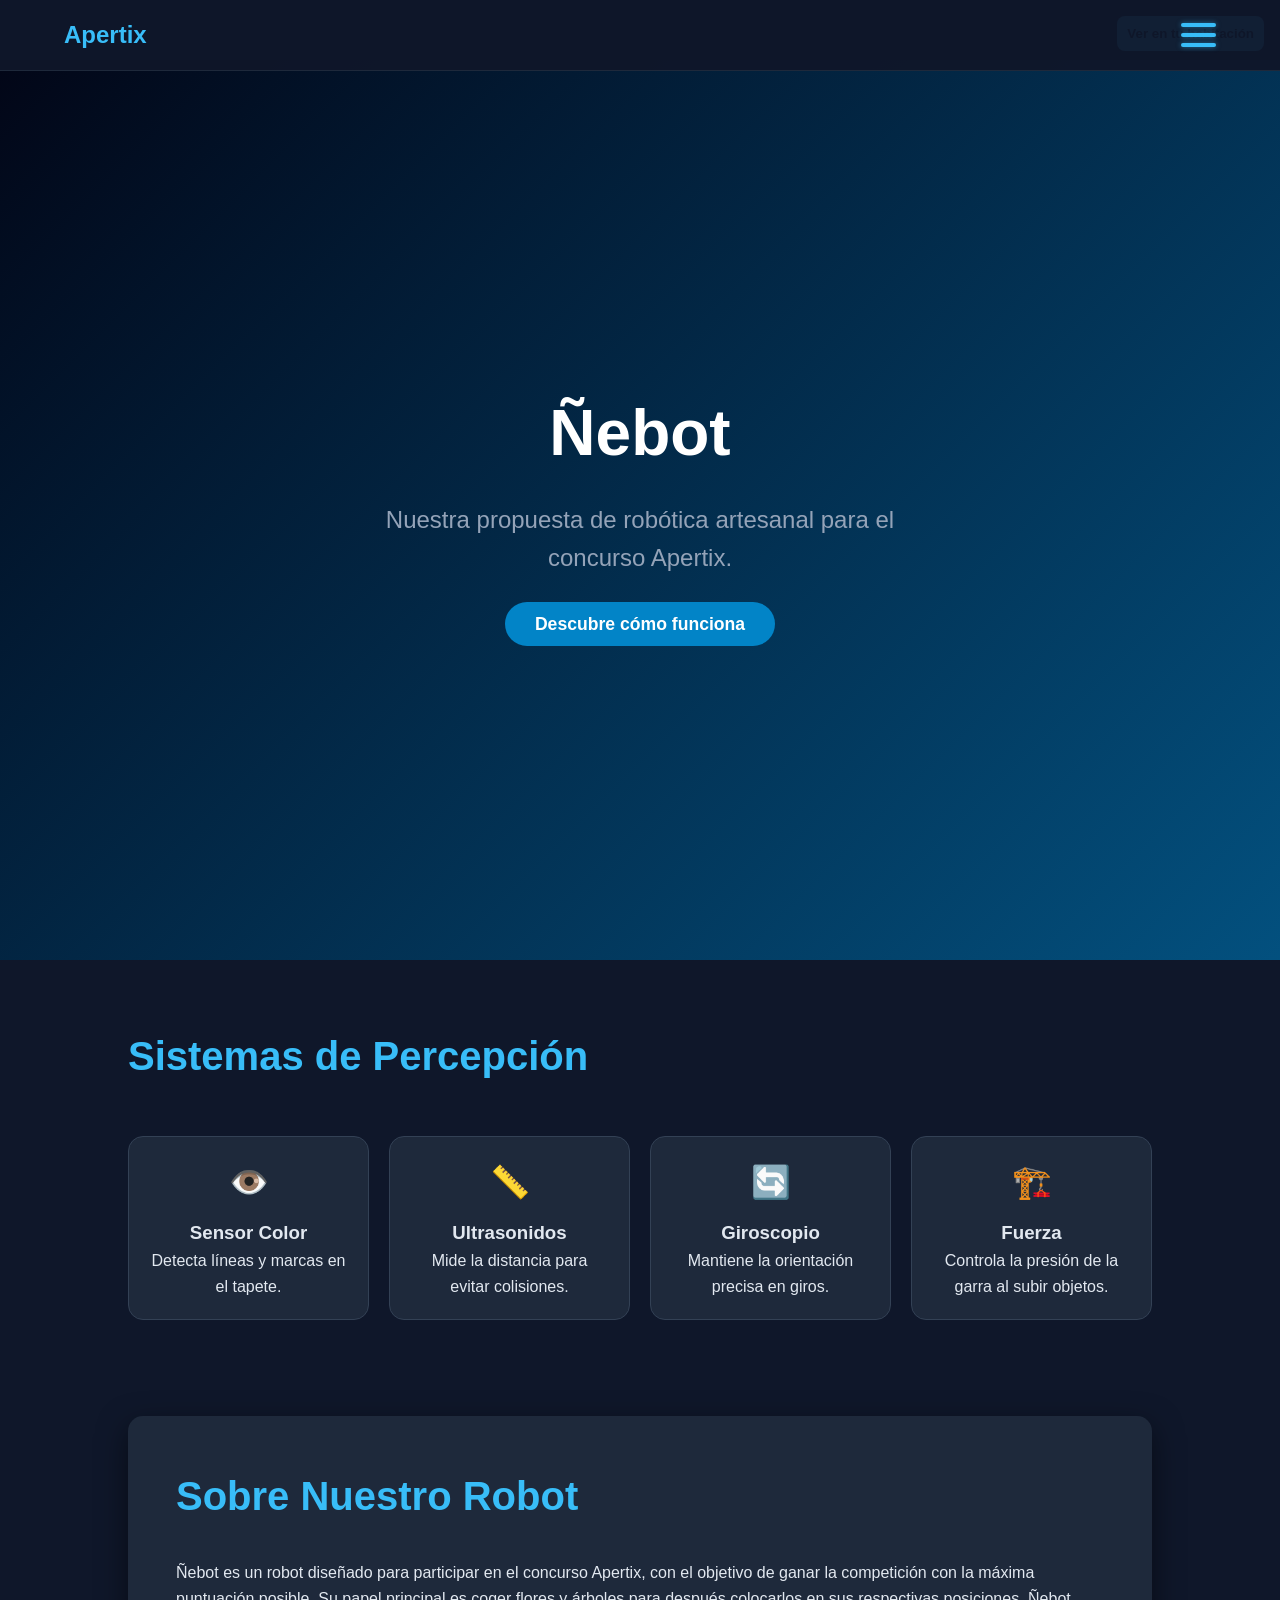
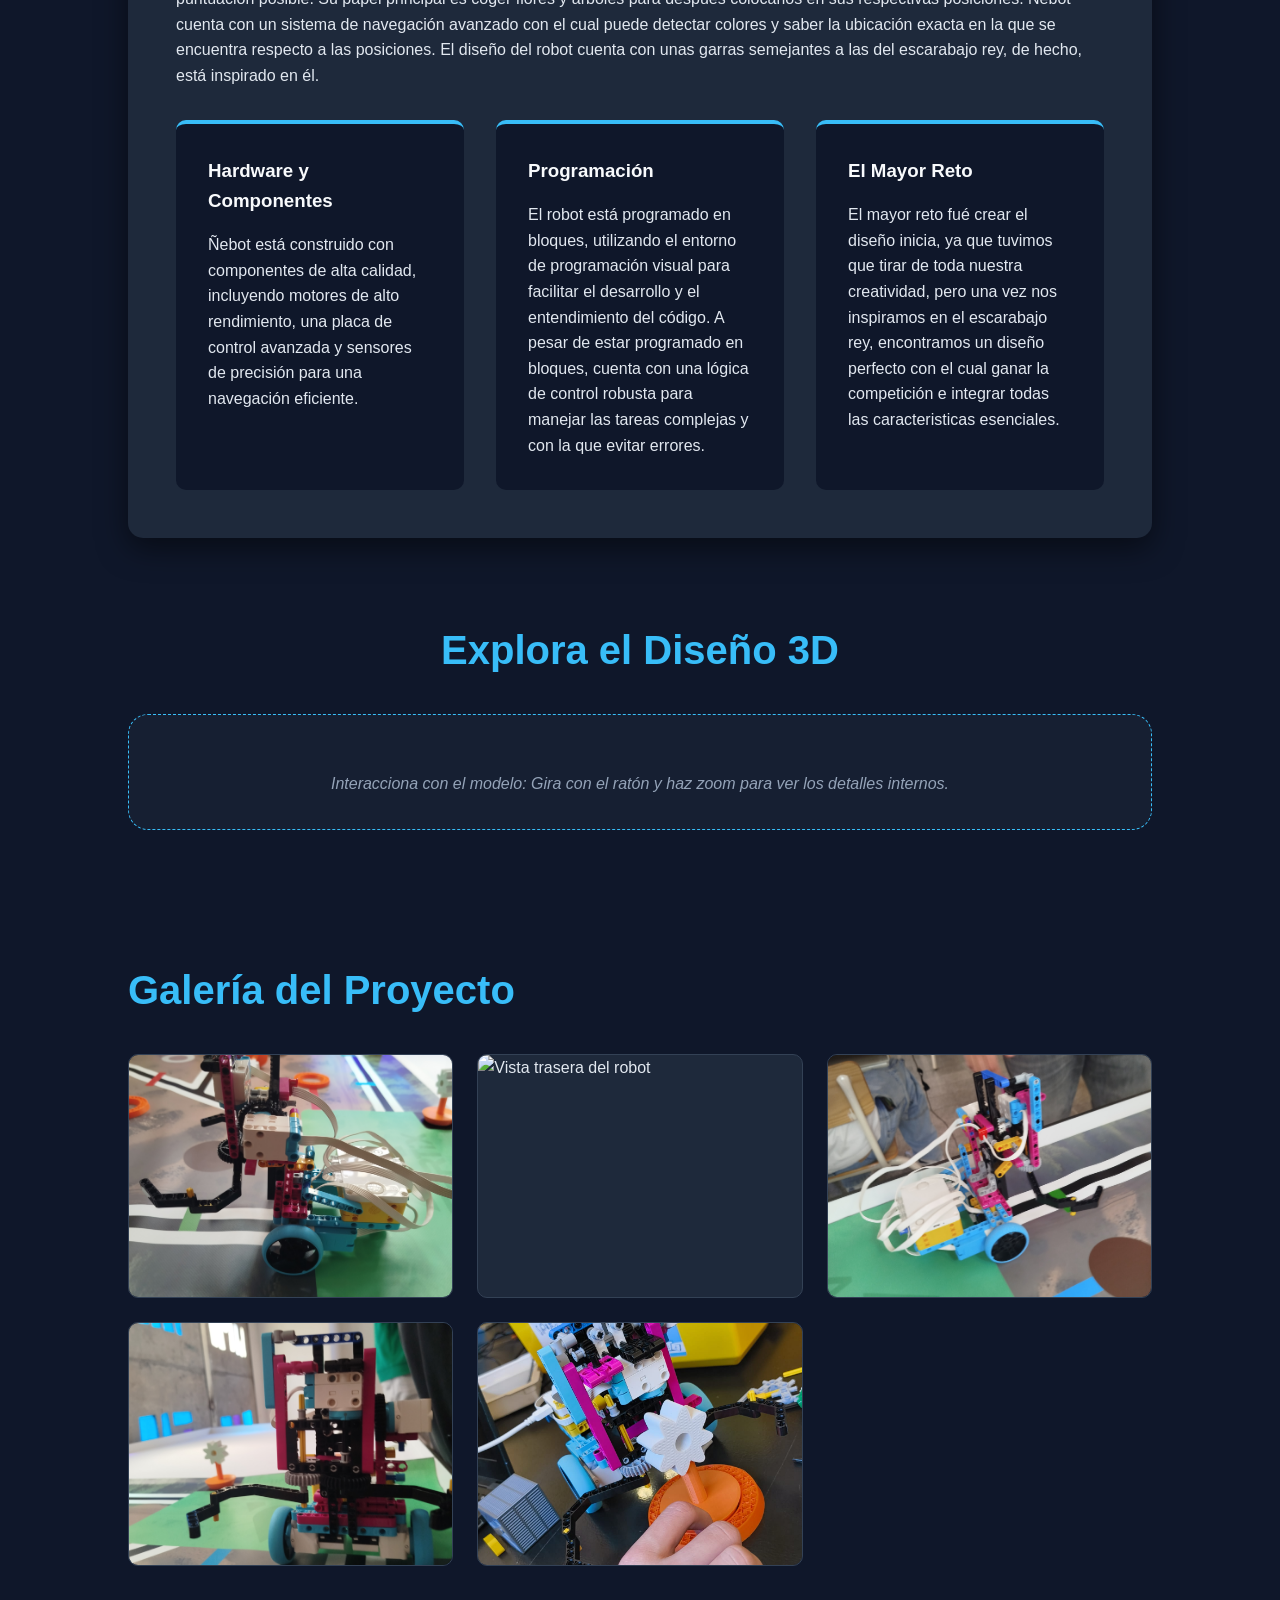
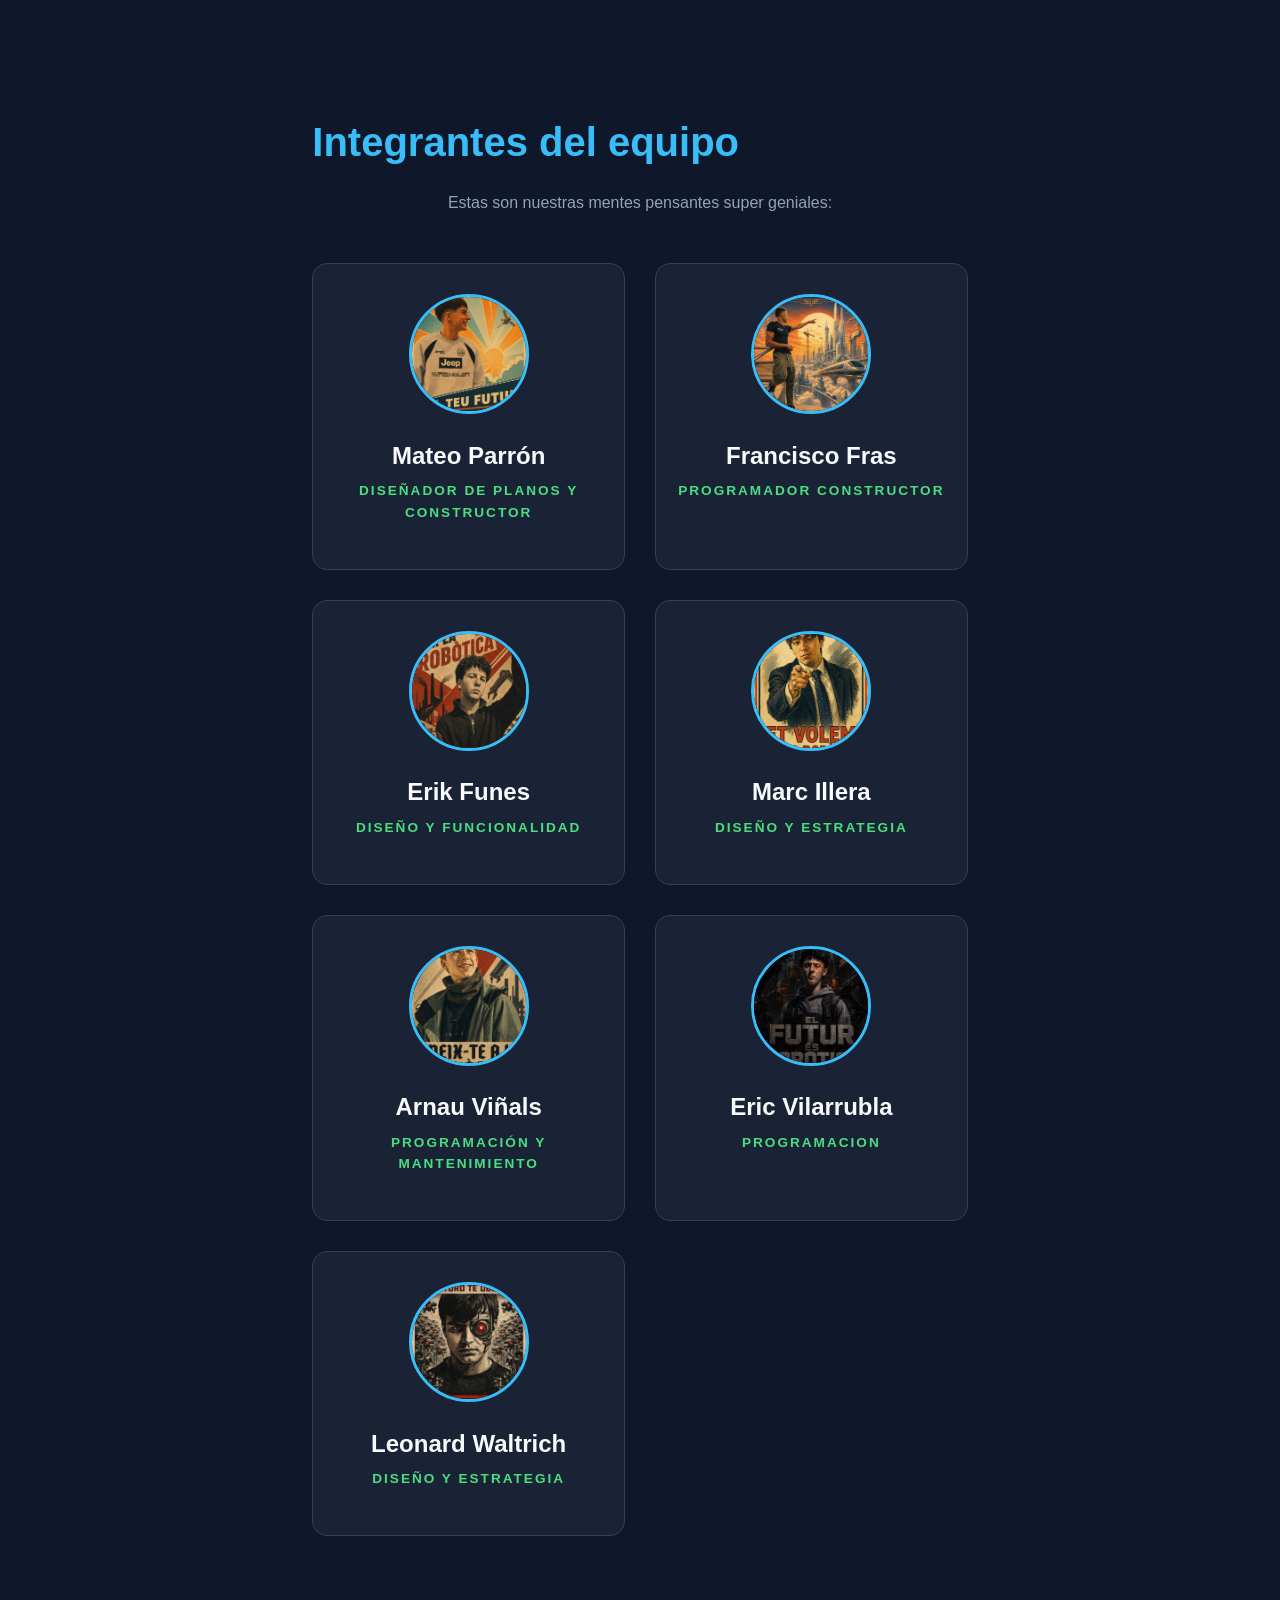
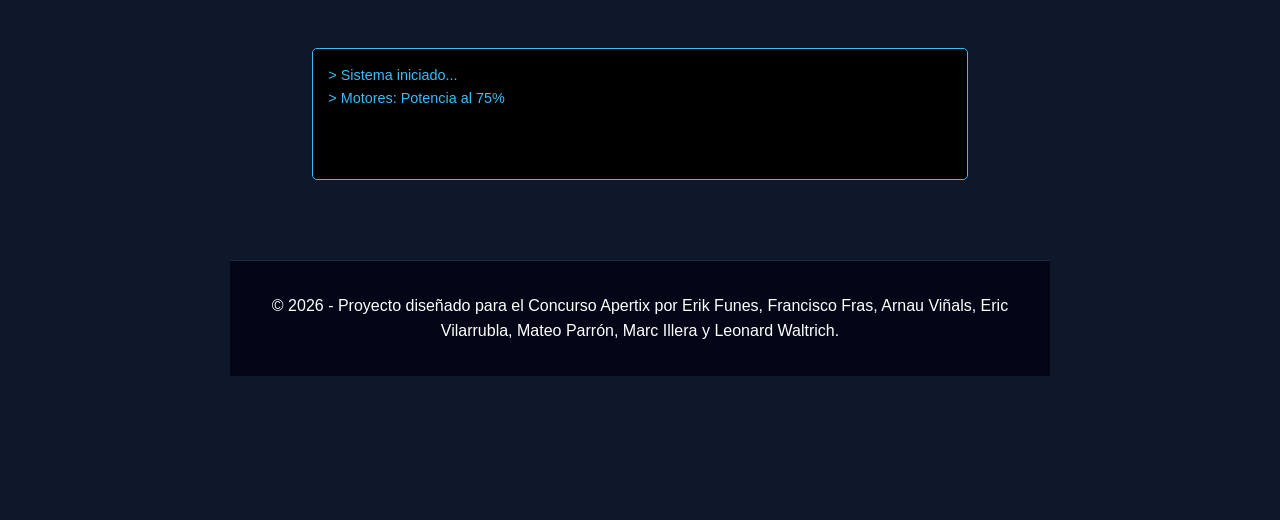
==== index.html @ 9569e1cc "Fix I think?" ====
<!DOCTYPE html>
<html lang="es">
<head>
    <meta charset="UTF-8">
    <meta name="viewport" content="width=device-width, initial-scale=1.0">
    <title>SG Robot apertix</title>
    <link rel="icon" type="image/png" href="../Aperticxs/images-removebg-preview.png">
    <link rel="stylesheet" href="estilos.css">
    <script type="module" src="https://ajax.googleapis.com/ajax/libs/model-viewer/3.4.0/model-viewer.min.js"></script>
</head>
<body>



    <header>
        <div class="logo">Apertix</div>
        <button class="btn-hamburguesa" onclick="toggleMenu()">
        <span></span>
        <span></span>
        <span></span>
    </button>

    <nav class="menu-lateral" id="menuLateral">
        <button class="btn-cerrar" onclick="toggleMenu()">×</button>
        
        <ul>
            <li><a href="index.html">Inicio</a></li>
            <li><a href="index.html#proyecto">El Proyecto</a></li>
            <li><a href="memoria.html">Memoria</a></li>
        </ul>
    </nav>
    </header>

   <section id="inicio">
        <div id="particles-js"></div> <div class="contenido-inicio"> <h1>Ñebot</h1>
            <p class="tagline">Nuestra propuesta de robótica artesanal para el concurso Apertix.</p>
            <a href="#detalles" class="btn">Descubre cómo funciona</a>
        </div>
    </section>
    <section id="sensores" style="padding: 4rem 10%;">
    <h2 data-text="Sistemas de Percepción" style="text-align: center; color: #38bdf8; margin-bottom: 3rem;">Sistemas de Percepción</h2>
    <div style="display: grid; grid-template-columns: repeat(auto-fit, minmax(200px, 1fr)); gap: 20px;">
        <div class="sensor-card">
            <span class="sensor-icon">👁️</span>
            <h3>Sensor Color</h3>
            <p>Detecta líneas y marcas en el tapete.</p>
        </div>
        <div class="sensor-card">
            <span class="sensor-icon">📏</span>
            <h3>Ultrasonidos</h3>
            <p>Mide la distancia para evitar colisiones.</p>
        </div>
        <div class="sensor-card">
            <span class="sensor-icon">🔄</span>
            <h3>Giroscopio</h3>
            <p>Mantiene la orientación precisa en giros.</p>
        </div>
        <div class="sensor-card">
            <span class="sensor-icon">🏗️</span>
            <h3>Fuerza</h3>
            <p>Controla la presión de la garra al subir objetos.</p>
        </div>
    </div>
</section>

    <section id="detalles">
        <h2 data-text="Sobre Nuestro Robot">Sobre Nuestro Robot</h2>
        <p>Ñebot es un robot diseñado para participar en el concurso Apertix, con el objetivo de ganar la competición con la máxima puntuación posible. Su papel principal es coger flores y árboles para después colocarlos en sus respectivas posiciones. Ñebot cuenta con un sistema de navegación avanzado con el cual puede detectar colores y saber la ubicación exacta en la que se encuentra respecto a las posiciones. El diseño del robot cuenta con unas garras semejantes a las del escarabajo rey, de hecho, está inspirado en él.</p>
        
        <div class="features-grid">
            <div class="feature-card">
                <h3>Hardware y Componentes</h3>
                <p>Ñebot está construido con componentes de alta calidad, incluyendo motores de alto rendimiento, una placa de control avanzada y sensores de precisión para una navegación eficiente.</p>
            </div>
            <div class="feature-card">
                <h3>Programación</h3>
                <p>El robot está programado en bloques, utilizando el entorno de programación visual para facilitar el desarrollo y el entendimiento del código. A pesar de estar programado en bloques, cuenta con una lógica de control robusta para manejar las tareas complejas y con la que evitar errores.</p>
            </div>
            <div class="feature-card">
                <h3>El Mayor Reto</h3>
                <p>El mayor reto fué crear el diseño inicia, ya que tuvimos que tirar de toda nuestra creatividad, pero una vez nos inspiramos en el escarabajo rey, encontramos un diseño perfecto con el cual ganar la competición e integrar todas las caracteristicas esenciales.</p>
            </div>
        </div>
    </section>
    </section>

    <section id="visor-3d" style="padding: 3rem 10%; text-align: center;">
        <h2 data-text="Explora el Diseño 3D" style="margin-bottom: 2rem;">Explora el Diseño 3D</h2>
        <div style="background: rgba(30, 41, 59, 0.5); padding: 2rem; border-radius: 20px; border: 1px dashed #38bdf8;">
            <model-viewer 
                src="../Aperticxs/Robot.glb"
                alt="Modelo 3D interactivo" 
                auto-rotate 
                camera-controls 
                shadow-intensity="1" 
                environment-image="neutral"
                exposure="1"
                ar
                style="width: 100%; height: 500px; background-color: #0f172a; border-radius: 10px;">
                
                <button slot="ar-button" style="background-color: #38bdf8; border-radius: 8px; border: none; position: absolute; top: 16px; right: 16px; padding: 10px; color: #0f172a; font-weight: bold;">
                    Ver en tu habitación
                </button>
            </model-viewer>
            <p style="margin-top: 1.5rem; color: #94a3b8; font-style: italic;">
                Interacciona con el modelo: Gira con el ratón y haz zoom para ver los detalles internos.
            </p>
        </div>
    </section>

    <section id="galeria">
        <h2 data-text="Galería del Proyecto">Galería del Proyecto</h2>
        <div class="gallery-grid">
            <div class="gallery-item">
                <img src="../Aperticxs/IMG_20260415_140502.jpg" alt="Lateral izquierdo del robot">
            </div>
            <div class="gallery-item">
                <img src="../Aperticxs/IMG_20260415_140505.jpg" alt="Vista trasera del robot">
            </div>
            <div class="gallery-item">
                <img src="../Aperticxs/IMG_20260415_140510.jpg" alt="Lateral derecho del robot">
            </div>
            <div class="gallery-item">
                <img src="../Aperticxs/IMG_20260415_140518.jpg" alt="Vista frontal del robot">
            </div>
            <div class="gallery-item">
                <img src="../Aperticxs/8b9e77ca-1a7a-4e72-a102-d9565b6c3fac.jpg" alt="Vista superior del robot">
            </div>
        </div>
        <section id="retos" style="padding: 4rem 10%; background: #0f172a; color: white;">
            <section id="equipo" style="padding: 5rem 10%;">
    <h2 style="text-align: center; margin-bottom: 1rem; color: #38bdf8;" data-text="El Escuadrón">Integrantes del equipo</h2>
    <p style="text-align: center; color: #94a3b8; margin-bottom: 3rem;">Estas son nuestras mentes pensantes super geniales:</p>

    <div class="team-grid">
        
        <div class="team-card">
            <img src="../Aperticxs/Mateo.png" alt="Foto de [Nombre]" class="team-avatar">
            <h3 class="team-name">Mateo Parrón</h3>
            <div class="team-role">Diseñador de planos y constructor</div>
        </div>

        <div class="team-card">
            <img src="../Aperticxs/Fran.jpeg" alt="Foto de [Nombre]" class="team-avatar">
            <h3 class="team-name">Francisco Fras</h3>
            <div class="team-role">Programador constructor</div>
           
        </div>

        <div class="team-card">
            <img src="../Aperticxs/Erik.jpeg" alt="Foto de [Nombre]" class="team-avatar">
            <h3 class="team-name">Erik Funes</h3>
            <div class="team-role">Diseño y funcionalidad</div>
            
        </div>

         <div class="team-card">
            <img src="../Aperticxs/Marc.png" alt="Foto de [Nombre]" class="team-avatar">
            <h3 class="team-name">Marc Illera</h3>
            <div class="team-role">Diseño y Estrategia</div>
         
        </div>

         <div class="team-card">
            <img src="../Aperticxs/Arnau.png" alt="Foto de [Nombre]" class="team-avatar">
            <h3 class="team-name">Arnau Viñals</h3>
            <div class="team-role">Programación y mantenimiento</div>
           
        </div>

         <div class="team-card">
            <img src="../Aperticxs/Eric.png" alt="Foto de [Nombre]" class="team-avatar">
            <h3 class="team-name">Eric Vilarrubla</h3>
            <div class="team-role">Programacion</div>
           
        </div>

         <div class="team-card">
            <img src="../Aperticxs/Leonard.jpeg" alt="Foto de [Nombre]" class="team-avatar">
            <h3 class="team-name">Leonard Waltrich</h3>
            <div class="team-role">Diseño y Estrategia</div>
           

    </div>

    </section>
    <section style="padding: 2rem 10%;">
    <div style="background: #000; border: 1px solid #38bdf8; border-radius: 5px; padding: 15px; font-family: monospace; color: #38bdf8; font-size: 0.9rem;">
        <div id="log" style="height: 100px; overflow: hidden;">
            > Sistema iniciado...<br>
        </div>
    </div>
</section>

<script>
    const logDiv = document.getElementById('log');
    const eventos = [
        "> Sensor de color: Línea negra detectada",
        "> Giroscopio: Ángulo ajustado a 90°",
        "> Motores: Potencia al 75%",
        "> Brazo: Pieza recogida con éxito",
        "> Batería: 88% restante",
        "> Buscando siguiente objetivo...",
        "> Alerta: Obstáculo detectado a 15cm"
    ];

    setInterval(() => {
        const p = document.createElement('div');
        p.innerHTML = eventos[Math.floor(Math.random() * eventos.length)];
        logDiv.appendChild(p);
        if (logDiv.childNodes.length > 5) {
            logDiv.removeChild(logDiv.firstChild);
        }
    }, 2500);
</script>

    <footer>
        <p>&copy; 2026 - Proyecto diseñado para el Concurso Apertix por Erik Funes, Francisco Fras, Arnau Viñals, Eric Vilarrubla, Mateo Parrón, Marc Illera y Leonard Waltrich.</p>
    </footer>
<script src="https://cdn.jsdelivr.net/particles.js/2.0.0/particles.min.js"></script>
    <script>
        particlesJS("particles-js", {
            "particles": {
                "number": { "value": 80, "density": { "enable": true, "value_area": 800 } },
                "color": { "value": "#38bdf8" }, /* Color azul de los puntos */
                "shape": { "type": "circle" },
                "opacity": { "value": 0.5, "random": false },
                "size": { "value": 3, "random": true },
                "line_linked": { "enable": true, "distance": 150, "color": "#38bdf8", "opacity": 0.4, "width": 1 },
                "move": { "enable": true, "speed": 2, "direction": "none", "random": false, "straight": false, "out_mode": "out", "bounce": false }
            },
            "interactivity": {
                "detect_on": "canvas",
                "events": { "onhover": { "enable": true, "mode": "grab" }, "onclick": { "enable": true, "mode": "push" }, "resize": true },
                "modes": { "grab": { "distance": 140, "line_linked": { "opacity": 1 } }, "push": { "particles_nb": 4 } }
            },
            "retina_detect": true
        });
    </script>

<script>
        // Función para abrir y cerrar el menú
        function toggleMenu() {
            const menu = document.getElementById('menuLateral');
            // Si tiene la clase 'abierto' se la quita, y si no la tiene se la pone
            menu.classList.toggle('abierto');
        }
    </script>

</body>
</html>
---- estilos.css ----
/* Estilos Generales */
/* Estilos para las partículas */
#particles-js {
position: absolute;
width: 100%;
height: 100vh;
top: 0;
left: 0;
z-index: 0;
}
.contenido-inicio {
position: relative;
z-index: 1; /* Para que el texto quede por encima de las partículas */
}
* {
margin: 0;
padding: 0;
box-sizing: border-box;
font-family: 'Segoe UI', Tahoma, Geneva, Verdana, sans-serif;
}
body {
background-color: #0f172a; /* Fondo oscuro tecnológico */
color: #e2e8f0; /* Texto claro */
line-height: 1.6;
}
a {
text-decoration: none;
color: #38bdf8; /* Azul brillante */
}
        
/* Navegación */
header {
background-color: rgba(15, 23, 42, 0.95);
padding: 1rem 5%;
position: fixed;
width: 100%;
top: 0;
z-index: 1000;
display: flex;
justify-content: space-between;
align-items: center;
border-bottom: 1px solid #1e293b;
}
.logo {
font-size: 1.5rem;
font-weight: bold;
color: #38bdf8;
        }
        nav ul {
            list-style: none;
            display: flex;
            gap: 2rem;
        }
        nav ul li a:hover {
            color: #bae6fd;
        }

        /* Sección Principal (Hero) */
       #inicio {
            height: 100vh;
            display: flex;
            flex-direction: column;
            justify-content: center;
            align-items: center;
            text-align: center;
            padding: 0 20px;
            /* Gradiente animado */
            background: linear-gradient(-45deg, #0f172a, #1e1b4b, #0369a1, #020617);
            background-size: 400% 400%;
            animation: respiracionFondo 10s ease infinite;
            margin-top: 60px;
            position: relative;
        }

        @keyframes respiracionFondo {
            0% { background-position: 0% 50%; }
            50% { background-position: 100% 50%; }
            100% { background-position: 0% 50%; }
        }
        h1 {
            font-size: 4rem;
            margin-bottom: 1rem;
            color: #ffffff;
        }
        .tagline {
            font-size: 1.5rem;
            color: #94a3b8;
            margin-bottom: 2rem;
            max-width: 600px;
        }
        .btn {
            background-color: #0284c7;
            color: white;
            padding: 12px 30px;
            border-radius: 30px;
            font-size: 1.1rem;
            font-weight: bold;
            transition: background 0.3s;
        }
        .btn:hover {
            background-color: #0369a1;
            color: white;
        }

        /* Secciones Comunes */
        section {
            padding: 5rem 10%;
        }
        h2 {
            font-size: 2.5rem;
            margin-bottom: 2rem;
            color: #38bdf8;
            text-align: center;
        }

        /* Sobre el Robot */
        #detalles {
            background-color: #1e293b;
            border-radius: 15px;
            margin: 2rem 10%;
            padding: 3rem;
            box-shadow: 0 10px 30px rgba(0,0,0,0.5);
        }
        .features-grid {
            display: grid;
            grid-template-columns: repeat(auto-fit, minmax(250px, 1fr));
            gap: 2rem;
            margin-top: 2rem;
        }
        .feature-card {
            background-color: #0f172a;
            padding: 2rem;
            border-radius: 10px;
            border-top: 4px solid #38bdf8;
        }
        .feature-card h3 {
            color: #f8fafc;
            margin-bottom: 1rem;
        }

        /* Galería */
        .gallery-grid {
            display: grid;
            grid-template-columns: repeat(auto-fit, minmax(300px, 1fr));
            gap: 1.5rem;
        }
        .gallery-item {
            background-color: #1e293b;
            border-radius: 10px;
            overflow: hidden;
            aspect-ratio: 4/3;
            display: flex;
            justify-content: center;
            align-items: center;
            border: 1px solid #334155;
        }
        .gallery-item img {
            width: 100%;
            height: 100%;
            object-fit: cover;
            transition: transform 0.3s;
        }
        .gallery-item img:hover {
            transform: scale(1.05);
        }

        /* Footer */
        footer {
            background-color: #020617;
            text-align: center;
            padding: 2rem;
            margin-top: 3rem;
            border-top: 1px solid #1e293b;
        }
        .sensor-card {
    background: #1e293b;
    padding: 20px;
    border-radius: 15px;
    border: 1px solid #334155;
    transition: all 0.3s ease;
    text-align: center;
}
.sensor-card:hover {
    border-color: #38bdf8;
    transform: translateY(-10px);
    box-shadow: 0 0 20px rgba(56, 189, 248, 0.4);
}
.sensor-icon {
    font-size: 2rem;
    margin-bottom: 10px;
    display: block;
}
/* Colores para el modo alternativo (Verde Matrix) */
body.modo-matrix {
    background-color: #000c00 !important;
    color: #00ff41 !important;
}
body.modo-matrix .sensor-card, body.modo-matrix .fase-box {
    border-color: #008f11 !important;
    box-shadow: 0 0 15px #008f11 !important;
}

/* Diseño del interruptor */
.switch-container {
    position: fixed;
    bottom: 20px;
    right: 20px;
    z-index: 9999;
}
.btn-energia {
    background: #1e293b;
    color: #38bdf8;
    border: 2px solid #38bdf8;
    padding: 10px 20px;
    border-radius: 5px;
    cursor: pointer;
    font-weight: bold;
    text-transform: uppercase;
    box-shadow: 0 0 10px #38bdf8;
}
h2 {
    position: relative;
    display: inline-block;
}

h2:hover::before, h2:hover::after {
    content: attr(data-text);
    position: absolute;
    top: 0; left: 0; width: 100%; height: 100%;
    background: #0f172a;
}

h2:hover::before {
    left: 2px;
    text-shadow: -2px 0 #ff00c1;
    clip: rect(44px, 450px, 56px, 0);
    animation: glitch-anim 5s infinite linear alternate-reverse;
}

h2:hover::after {
    left: -2px;
    text-shadow: -2px 0 #00fff9;
    clip: rect(44px, 450px, 56px, 0);
    animation: glitch-anim 5s infinite linear alternate;
}

@keyframes glitch-anim {
    0% { clip: rect(10px, 9999px, 20px, 0); }
    20% { clip: rect(80px, 9999px, 90px, 0); }
    40% { clip: rect(40px, 9999px, 50px, 0); }
    60% { clip: rect(60px, 9999px, 70px, 0); }
    80% { clip: rect(20px, 9999px, 30px, 0); }
    100% { clip: rect(70px, 9999px, 80px, 0); }
}
/* Estilos para la sección del equipo */
        .team-grid {
            display: grid;
            grid-template-columns: repeat(auto-fit, minmax(250px, 1fr));
            gap: 30px;
            margin-top: 2rem;
        }

        .team-card {
            background: rgba(30, 41, 59, 0.7);
            padding: 30px 20px;
            border-radius: 15px;
            border: 1px solid #334155;
            text-align: center;
            transition: all 0.3s ease;
            position: relative;
            overflow: hidden;
        }

        /* Efecto neón al pasar el ratón */
        .team-card:hover {
            transform: translateY(-10px);
            border-color: #38bdf8;
            box-shadow: 0 10px 25px rgba(56, 189, 248, 0.2);
        }

        /* Foto circular con borde brillante */
        .team-avatar {
            width: 120px;
            height: 120px;
            border-radius: 50%;
            object-fit: cover;
            border: 3px solid #38bdf8;
            margin-bottom: 15px;
            background-color: #0f172a; /* Por si la imagen tarda en cargar */
        }

        .team-name {
            font-size: 1.5rem;
            color: #f8fafc;
            margin-bottom: 5px;
        }

        .team-role {
            color: #4ade80; /* Un verde técnico tipo consola */
            font-size: 0.85rem;
            text-transform: uppercase;
            letter-spacing: 2px;
            font-weight: bold;
            margin-bottom: 15px;
        }

        .team-quote {
            color: #94a3b8;
            font-style: italic;
            font-size: 0.95rem;
        }
        /* Estilo de las 3 barras (Botón Hamburguesa) */
        .btn-hamburguesa {
            background: none;
            border: none;
            cursor: pointer;
            display: flex;
            flex-direction: column;
            gap: 6px;
            z-index: 1000;
        }
        .btn-hamburguesa span {
            display: block;
            width: 35px;
            height: 4px;
            background-color: #38bdf8;
            border-radius: 4px;
            transition: all 0.3s ease;
            box-shadow: 0 0 5px rgba(56, 189, 248, 0.5);
        }

        /* Panel lateral que se despliega */
        .menu-lateral {
            position: fixed;
            top: 0;
            right: -100%; /* Empieza escondido fuera de la pantalla */
            width: 300px;
            height: 100vh;
            background-color: rgba(15, 23, 42, 0.95);
            backdrop-filter: blur(10px); /* Efecto cristal borroso */
            border-left: 2px solid #38bdf8;
            box-shadow: -10px 0 30px rgba(0,0,0,0.8);
            transition: right 0.4s cubic-bezier(0.4, 0, 0.2, 1);
            display: flex;
            flex-direction: column;
            justify-content: center;
            align-items: center;
            z-index: 9999;
        }

        /* Esta clase es la que activa el movimiento con JavaScript */
        .menu-lateral.abierto {
            right: 0; /* Entra en la pantalla */
        }

       /* Forzamos la estructura vertical del menú */
        .menu-lateral ul {
            list-style: none;
            padding: 0;
            margin: 0;
            text-align: center;
            display: flex;               /* Activamos flexbox */
            flex-direction: column;      /* ¡Esto es la clave! Obliga a que vayan de arriba a abajo */
            align-items: center;         /* Los centra perfectamente */
            width: 100%;
        }

        .menu-lateral li {
            margin: 20px 0;              /* Separación vertical entre los enlaces */
            width: 100%;
            display: block;              /* Anula cualquier estilo horizontal antiguo */
        }

        .menu-lateral a {
            color: #f8fafc;
            text-decoration: none;
            font-size: 2rem;
            font-weight: bold;
            transition: color 0.3s, text-shadow 0.3s;
            display: inline-block;       /* Ayuda a que el efecto hover no ocupe todo el ancho */
            white-space: nowrap;         /* Evita que "El Proyecto" se parta en dos líneas */
        }
        .menu-lateral a {
            color: #f8fafc;
            text-decoration: none;
            font-size: 2rem;
            font-weight: bold;
            transition: color 0.3s, text-shadow 0.3s;
        }
        .menu-lateral a:hover {
            color: #38bdf8;
            text-shadow: 0 0 15px #38bdf8;
        }

        /* Botón de la X para cerrar */
        .btn-cerrar {
            position: absolute;
            top: 20px;
            right: 30px;
            background: none;
            border: none;
            color: #38bdf8;
            font-size: 4rem;
            cursor: pointer;
            transition: transform 0.3s;
        }
        .btn-cerrar:hover {
            transform: scale(1.2);
            color: #ef4444; /* Se pone rojo al pasar el ratón */
        }
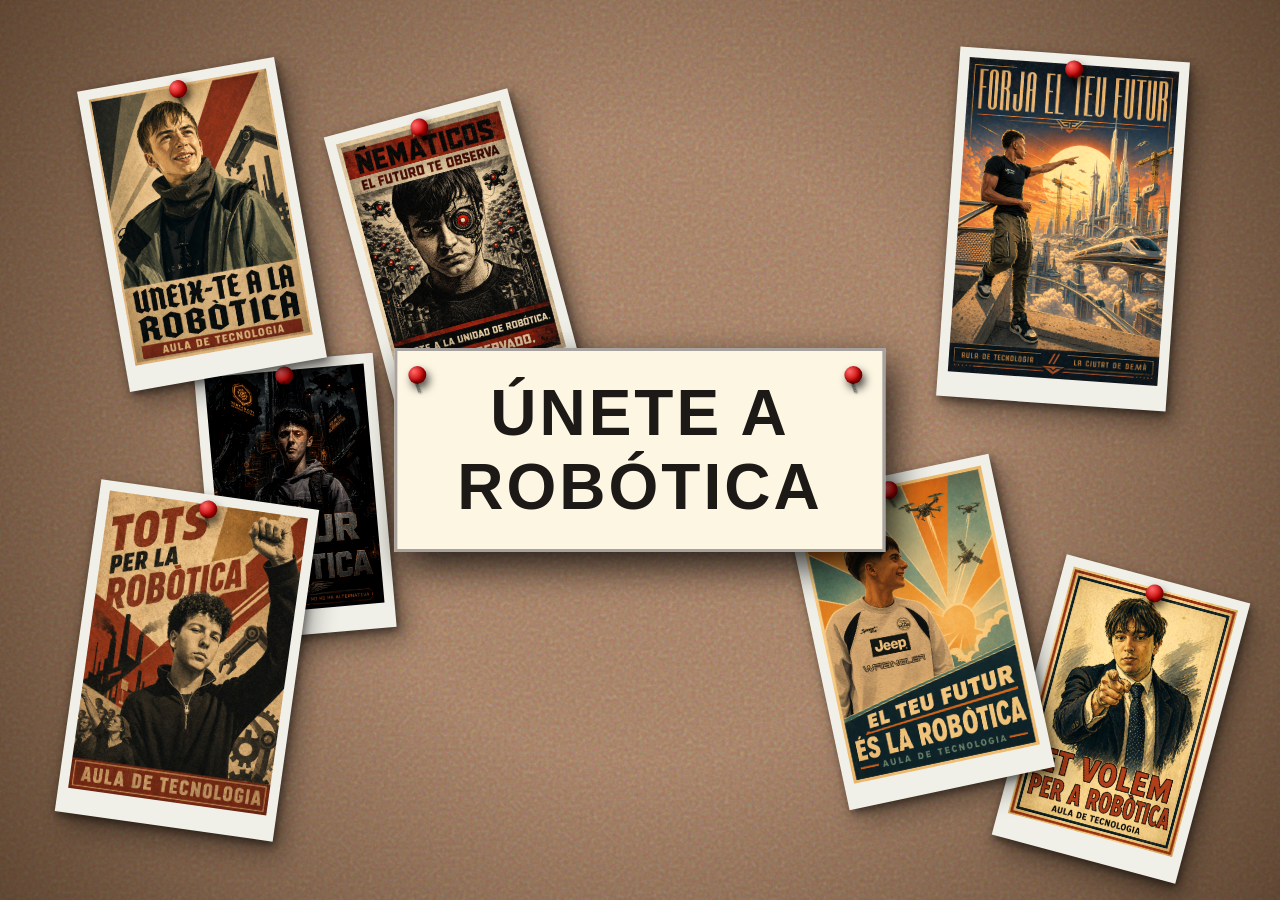
==== commit 7798c232: "Making inicio the principal file" ====
--- a/index.html
+++ b/index.html
@@ -3,249 +3,183 @@
 <head>
     <meta charset="UTF-8">
     <meta name="viewport" content="width=device-width, initial-scale=1.0">
-    <title>SG Robot apertix</title>
-    <link rel="icon" type="image/png" href="../Aperticxs/images-removebg-preview.png">
-    <link rel="stylesheet" href="estilos.css">
-    <script type="module" src="https://ajax.googleapis.com/ajax/libs/model-viewer/3.4.0/model-viewer.min.js"></script>
+    <title>Reclutamiento - Apertix</title>
+     <link rel="icon" type="image/png" href="../Aperticxs/images-removebg-preview.png">
+    <style>
+        /* Reseteo básico */
+        body, html {
+            margin: 0;
+            padding: 0;
+            width: 100%;
+            height: 100%;
+            font-family: 'Arial Black', Impact, sans-serif;
+            overflow: hidden; /* Que no salgan barras de desplazamiento */
+            
+            /* LA MAGIA DEL CORCHO TEXTURIZADO EN PURO CSS */
+            background-color: #a67b5b; /* Color base arcilla/corcho */
+            background-image: 
+                /* 1. Viñeta: Oscurece los bordes para dar volumen y aspecto de foco central */
+                radial-gradient(circle, transparent 40%, rgba(30, 15, 0, 0.7) 120%),
+                /* 2. Ruido SVG inyectado: Crea el grano realista del corcho */
+                url("data:image/svg+xml,%3Csvg viewBox='0 0 200 200' xmlns='http://www.w3.org/2000/svg'%3E%3Cfilter id='noise'%3E%3CfeTurbulence type='fractalNoise' baseFrequency='1.2' numOctaves='3' stitchTiles='stitch'/%3E%3C/filter%3E%3Crect width='100%25' height='100%25' filter='url(%23noise)' opacity='0.35'/%3E%3C/svg%3E");
+        }
+
+        .tablon-corcho {
+            position: relative;
+            width: 100vw;
+            height: 100vh;
+        }
+
+        /* --- Estilo base para todos los pósteres (Polaroids) --- */
+        .poster-item {
+            position: absolute;
+            background-color: #f1f0e8; /* Borde blanco un poco envejecido */
+            padding: 10px 10px 25px 10px;
+            /* Sombra múltiple: una dura para contacto, otra suave para volumen */
+            box-shadow: 2px 4px 8px rgba(0,0,0,0.5), 10px 15px 25px rgba(0,0,0,0.3); 
+            transition: transform 0.4s cubic-bezier(0.175, 0.885, 0.32, 1.275), z-index 0s;
+        }
+
+        /* Efecto al pasar el ratón: El póster "salta" hacia ti */
+        .poster-item:hover {
+            transform: scale(1.15) rotate(0deg) translateY(-10px) !important;
+            z-index: 100 !important; /* Se pone por encima de todos */
+            cursor: pointer;
+            box-shadow: 5px 15px 30px rgba(0,0,0,0.6);
+        }
+
+        .poster-item img {
+            width: 100%;
+            height: auto;
+            display: block;
+            /* Un filtro suave para unificar el color de todas vuestras fotos */
+            filter: contrast(1.1) sepia(0.2); 
+        }
+
+        /* --- La Chincheta Roja 3D --- */
+        .chincheta {
+            position: absolute;
+            top: 6px;
+            left: 50%;
+            transform: translateX(-50%);
+            width: 18px;
+            height: 18px;
+            /* Brillo esférico */
+            background: radial-gradient(circle at 30% 30%, #ff6b6b, #cc0000 60%, #660000);
+            border-radius: 50%;
+            box-shadow: 3px 5px 8px rgba(0,0,0,0.7), inset -2px -2px 5px rgba(0,0,0,0.5);
+            z-index: 10;
+        }
+
+        /* La sombra del pinchito en el papel */
+        .chincheta::after {
+            content: '';
+            position: absolute;
+            top: 15px;
+            left: 8px;
+            width: 2px;
+            height: 12px;
+            background: rgba(0,0,0,0.4);
+            z-index: -1;
+            transform: rotate(-20deg);
+            box-shadow: 1px 1px 2px rgba(0,0,0,0.5);
+        }
+
+        /* --- POSICIONES MUY ESPARCIDAS (Tus 7 imágenes) --- */
+        /* Empujadas a las esquinas y bordes para dejar el centro libre */
+        /* --- POSICIONES AGRUPADAS (Más relleno en el centro) --- */
+        
+        /* Zona Izquierda */
+        .p1 { top: 8%; left: 8%; width: 180px; transform: rotate(-10deg); z-index: 3; } 
+        .p2 { top: 40%; left: 16%; width: 160px; transform: rotate(-5deg); z-index: 1; } /* Asoma por debajo */
+        .p3 { bottom: 8%; left: 6%; width: 200px; transform: rotate(8deg); z-index: 4; } 
+        
+        /* Zona Centro-Izquierda (Casi tocando el cartel central) */
+        .p4 { top: 12%; left: 28%; width: 170px; transform: rotate(-15deg); z-index: 2; } 
+        
+        /* Zona Derecha */
+        .p5 { top: 6%; right: 8%; width: 210px; transform: rotate(4deg); z-index: 2; } 
+        .p6 { bottom: 12%; right: 20%; width: 190px; transform: rotate(-12deg); z-index: 4; } 
+        .p7 { bottom: 4%; right: 5%; width: 170px; transform: rotate(15deg); z-index: 1; } /* Asoma por detrás a la derecha */
+        /* --- El Botón Central --- */
+        .btn-centro {
+            position: absolute;
+            top: 50%;
+            left: 50%;
+            transform: translate(-50%, -50%);
+            background-color: #fdf6e3;
+            color: #1c1917;
+            padding: 25px 60px;
+            font-size: 4rem;
+            text-transform: uppercase;
+            text-decoration: none;
+            letter-spacing: 3px;
+            border: 3px solid #a8a29e;
+            box-shadow: 8px 15px 35px rgba(0,0,0,0.8);
+            z-index: 50; /* Siempre visible en el medio */
+            text-align: center;
+            transition: all 0.2s ease;
+            font-weight: bold;
+        }
+
+        .btn-centro:hover {
+            background-color: #ffffff;
+            transform: translate(-50%, -50%) scale(1.05);
+            color: #b91c1c;
+            box-shadow: 12px 20px 40px rgba(0,0,0,0.9);
+        }
+
+        /* Chinchetas del cartel central */
+        .pin-izq { left: 20px; top: 15px; }
+        .pin-der { left: auto; right: 20px; top: 15px; transform: none; }
+    </style>
 </head>
 <body>
 
-
-
-    <header>
-        <div class="logo">Apertix</div>
-        <button class="btn-hamburguesa" onclick="toggleMenu()">
-        <span></span>
-        <span></span>
-        <span></span>
-    </button>
-
-    <nav class="menu-lateral" id="menuLateral">
-        <button class="btn-cerrar" onclick="toggleMenu()">×</button>
+    <div class="tablon-corcho">
         
-        <ul>
-            <li><a href="index.html">Inicio</a></li>
-            <li><a href="index.html#proyecto">El Proyecto</a></li>
-            <li><a href="memoria.html">Memoria</a></li>
-        </ul>
-    </nav>
-    </header>
-
-   <section id="inicio">
-        <div id="particles-js"></div> <div class="contenido-inicio"> <h1>Ñebot</h1>
-            <p class="tagline">Nuestra propuesta de robótica artesanal para el concurso Apertix.</p>
-            <a href="#detalles" class="btn">Descubre cómo funciona</a>
-        </div>
-    </section>
-    <section id="sensores" style="padding: 4rem 10%;">
-    <h2 data-text="Sistemas de Percepción" style="text-align: center; color: #38bdf8; margin-bottom: 3rem;">Sistemas de Percepción</h2>
-    <div style="display: grid; grid-template-columns: repeat(auto-fit, minmax(200px, 1fr)); gap: 20px;">
-        <div class="sensor-card">
-            <span class="sensor-icon">👁️</span>
-            <h3>Sensor Color</h3>
-            <p>Detecta líneas y marcas en el tapete.</p>
-        </div>
-        <div class="sensor-card">
-            <span class="sensor-icon">📏</span>
-            <h3>Ultrasonidos</h3>
-            <p>Mide la distancia para evitar colisiones.</p>
-        </div>
-        <div class="sensor-card">
-            <span class="sensor-icon">🔄</span>
-            <h3>Giroscopio</h3>
-            <p>Mantiene la orientación precisa en giros.</p>
-        </div>
-        <div class="sensor-card">
-            <span class="sensor-icon">🏗️</span>
-            <h3>Fuerza</h3>
-            <p>Controla la presión de la garra al subir objetos.</p>
-        </div>
-    </div>
-</section>
-
-    <section id="detalles">
-        <h2 data-text="Sobre Nuestro Robot">Sobre Nuestro Robot</h2>
-        <p>Ñebot es un robot diseñado para participar en el concurso Apertix, con el objetivo de ganar la competición con la máxima puntuación posible. Su papel principal es coger flores y árboles para después colocarlos en sus respectivas posiciones. Ñebot cuenta con un sistema de navegación avanzado con el cual puede detectar colores y saber la ubicación exacta en la que se encuentra respecto a las posiciones. El diseño del robot cuenta con unas garras semejantes a las del escarabajo rey, de hecho, está inspirado en él.</p>
-        
-        <div class="features-grid">
-            <div class="feature-card">
-                <h3>Hardware y Componentes</h3>
-                <p>Ñebot está construido con componentes de alta calidad, incluyendo motores de alto rendimiento, una placa de control avanzada y sensores de precisión para una navegación eficiente.</p>
-            </div>
-            <div class="feature-card">
-                <h3>Programación</h3>
-                <p>El robot está programado en bloques, utilizando el entorno de programación visual para facilitar el desarrollo y el entendimiento del código. A pesar de estar programado en bloques, cuenta con una lógica de control robusta para manejar las tareas complejas y con la que evitar errores.</p>
-            </div>
-            <div class="feature-card">
-                <h3>El Mayor Reto</h3>
-                <p>El mayor reto fué crear el diseño inicia, ya que tuvimos que tirar de toda nuestra creatividad, pero una vez nos inspiramos en el escarabajo rey, encontramos un diseño perfecto con el cual ganar la competición e integrar todas las caracteristicas esenciales.</p>
-            </div>
-        </div>
-    </section>
-    </section>
-
-    <section id="visor-3d" style="padding: 3rem 10%; text-align: center;">
-        <h2 data-text="Explora el Diseño 3D" style="margin-bottom: 2rem;">Explora el Diseño 3D</h2>
-        <div style="background: rgba(30, 41, 59, 0.5); padding: 2rem; border-radius: 20px; border: 1px dashed #38bdf8;">
-            <model-viewer 
-                src="../Aperticxs/Robot.glb"
-                alt="Modelo 3D interactivo" 
-                auto-rotate 
-                camera-controls 
-                shadow-intensity="1" 
-                environment-image="neutral"
-                exposure="1"
-                ar
-                style="width: 100%; height: 500px; background-color: #0f172a; border-radius: 10px;">
-                
-                <button slot="ar-button" style="background-color: #38bdf8; border-radius: 8px; border: none; position: absolute; top: 16px; right: 16px; padding: 10px; color: #0f172a; font-weight: bold;">
-                    Ver en tu habitación
-                </button>
-            </model-viewer>
-            <p style="margin-top: 1.5rem; color: #94a3b8; font-style: italic;">
-                Interacciona con el modelo: Gira con el ratón y haz zoom para ver los detalles internos.
-            </p>
-        </div>
-    </section>
-
-    <section id="galeria">
-        <h2 data-text="Galería del Proyecto">Galería del Proyecto</h2>
-        <div class="gallery-grid">
-            <div class="gallery-item">
-                <img src="../Aperticxs/IMG_20260415_140502.jpg" alt="Lateral izquierdo del robot">
-            </div>
-            <div class="gallery-item">
-                <img src="../Aperticxs/IMG_20260415_140505.jpg" alt="Vista trasera del robot">
-            </div>
-            <div class="gallery-item">
-                <img src="../Aperticxs/IMG_20260415_140510.jpg" alt="Lateral derecho del robot">
-            </div>
-            <div class="gallery-item">
-                <img src="../Aperticxs/IMG_20260415_140518.jpg" alt="Vista frontal del robot">
-            </div>
-            <div class="gallery-item">
-                <img src="../Aperticxs/8b9e77ca-1a7a-4e72-a102-d9565b6c3fac.jpg" alt="Vista superior del robot">
-            </div>
-        </div>
-        <section id="retos" style="padding: 4rem 10%; background: #0f172a; color: white;">
-            <section id="equipo" style="padding: 5rem 10%;">
-    <h2 style="text-align: center; margin-bottom: 1rem; color: #38bdf8;" data-text="El Escuadrón">Integrantes del equipo</h2>
-    <p style="text-align: center; color: #94a3b8; margin-bottom: 3rem;">Estas son nuestras mentes pensantes super geniales:</p>
-
-    <div class="team-grid">
-        
-        <div class="team-card">
-            <img src="../Aperticxs/Mateo.png" alt="Foto de [Nombre]" class="team-avatar">
-            <h3 class="team-name">Mateo Parrón</h3>
-            <div class="team-role">Diseñador de planos y constructor</div>
+        <div class="poster-item p1">
+            <div class="chincheta"></div>
+            <img src="./Arnau.png" alt="Poster 1">
         </div>
 
-        <div class="team-card">
-            <img src="../Aperticxs/Fran.jpeg" alt="Foto de [Nombre]" class="team-avatar">
-            <h3 class="team-name">Francisco Fras</h3>
-            <div class="team-role">Programador constructor</div>
-           
+        <div class="poster-item p2">
+            <div class="chincheta"></div>
+            <img src="./Eric.png" alt="Poster 2">
         </div>
 
-        <div class="team-card">
-            <img src="../Aperticxs/Erik.jpeg" alt="Foto de [Nombre]" class="team-avatar">
-            <h3 class="team-name">Erik Funes</h3>
-            <div class="team-role">Diseño y funcionalidad</div>
-            
+        <div class="poster-item p3">
+            <div class="chincheta"></div>
+            <img src="./Erik.jpeg" alt="Poster 3">
         </div>
 
-         <div class="team-card">
-            <img src="../Aperticxs/Marc.png" alt="Foto de [Nombre]" class="team-avatar">
-            <h3 class="team-name">Marc Illera</h3>
-            <div class="team-role">Diseño y Estrategia</div>
-         
+        <div class="poster-item p4">
+            <div class="chincheta"></div>
+            <img src="../Aperticxs/Leonard.jpeg" alt="Poster 4">
         </div>
 
-         <div class="team-card">
-            <img src="../Aperticxs/Arnau.png" alt="Foto de [Nombre]" class="team-avatar">
-            <h3 class="team-name">Arnau Viñals</h3>
-            <div class="team-role">Programación y mantenimiento</div>
-           
+        <div class="poster-item p5">
+            <div class="chincheta"></div>
+            <img src="./Fran.jpeg" alt="Poster 5">
         </div>
 
-         <div class="team-card">
-            <img src="../Aperticxs/Eric.png" alt="Foto de [Nombre]" class="team-avatar">
-            <h3 class="team-name">Eric Vilarrubla</h3>
-            <div class="team-role">Programacion</div>
-           
+        <div class="poster-item p6">
+            <div class="chincheta"></div>
+            <img src="./Mateo.png" alt="Poster 6">
         </div>
 
-         <div class="team-card">
-            <img src="../Aperticxs/Leonard.jpeg" alt="Foto de [Nombre]" class="team-avatar">
-            <h3 class="team-name">Leonard Waltrich</h3>
-            <div class="team-role">Diseño y Estrategia</div>
-           
+        <div class="poster-item p7">
+            <div class="chincheta"></div>
+            <img src="./Marc.png" alt="Poster 7">
+        </div>
+
+        <a href="menu.html" class="btn-centro">
+            <div class="chincheta pin-izq"></div>
+            <div class="chincheta pin-der"></div>
+            ÚNETE A<br>ROBÓTICA
+        </a>
 
     </div>
 
-    </section>
-    <section style="padding: 2rem 10%;">
-    <div style="background: #000; border: 1px solid #38bdf8; border-radius: 5px; padding: 15px; font-family: monospace; color: #38bdf8; font-size: 0.9rem;">
-        <div id="log" style="height: 100px; overflow: hidden;">
-            > Sistema iniciado...<br>
-        </div>
-    </div>
-</section>
-
-<script>
-    const logDiv = document.getElementById('log');
-    const eventos = [
-        "> Sensor de color: Línea negra detectada",
-        "> Giroscopio: Ángulo ajustado a 90°",
-        "> Motores: Potencia al 75%",
-        "> Brazo: Pieza recogida con éxito",
-        "> Batería: 88% restante",
-        "> Buscando siguiente objetivo...",
-        "> Alerta: Obstáculo detectado a 15cm"
-    ];
-
-    setInterval(() => {
-        const p = document.createElement('div');
-        p.innerHTML = eventos[Math.floor(Math.random() * eventos.length)];
-        logDiv.appendChild(p);
-        if (logDiv.childNodes.length > 5) {
-            logDiv.removeChild(logDiv.firstChild);
-        }
-    }, 2500);
-</script>
-
-    <footer>
-        <p>&copy; 2026 - Proyecto diseñado para el Concurso Apertix por Erik Funes, Francisco Fras, Arnau Viñals, Eric Vilarrubla, Mateo Parrón, Marc Illera y Leonard Waltrich.</p>
-    </footer>
-<script src="https://cdn.jsdelivr.net/particles.js/2.0.0/particles.min.js"></script>
-    <script>
-        particlesJS("particles-js", {
-            "particles": {
-                "number": { "value": 80, "density": { "enable": true, "value_area": 800 } },
-                "color": { "value": "#38bdf8" }, /* Color azul de los puntos */
-                "shape": { "type": "circle" },
-                "opacity": { "value": 0.5, "random": false },
-                "size": { "value": 3, "random": true },
-                "line_linked": { "enable": true, "distance": 150, "color": "#38bdf8", "opacity": 0.4, "width": 1 },
-                "move": { "enable": true, "speed": 2, "direction": "none", "random": false, "straight": false, "out_mode": "out", "bounce": false }
-            },
-            "interactivity": {
-                "detect_on": "canvas",
-                "events": { "onhover": { "enable": true, "mode": "grab" }, "onclick": { "enable": true, "mode": "push" }, "resize": true },
-                "modes": { "grab": { "distance": 140, "line_linked": { "opacity": 1 } }, "push": { "particles_nb": 4 } }
-            },
-            "retina_detect": true
-        });
-    </script>
-
-<script>
-        // Función para abrir y cerrar el menú
-        function toggleMenu() {
-            const menu = document.getElementById('menuLateral');
-            // Si tiene la clase 'abierto' se la quita, y si no la tiene se la pone
-            menu.classList.toggle('abierto');
-        }
-    </script>
-
 </body>
 </html>
